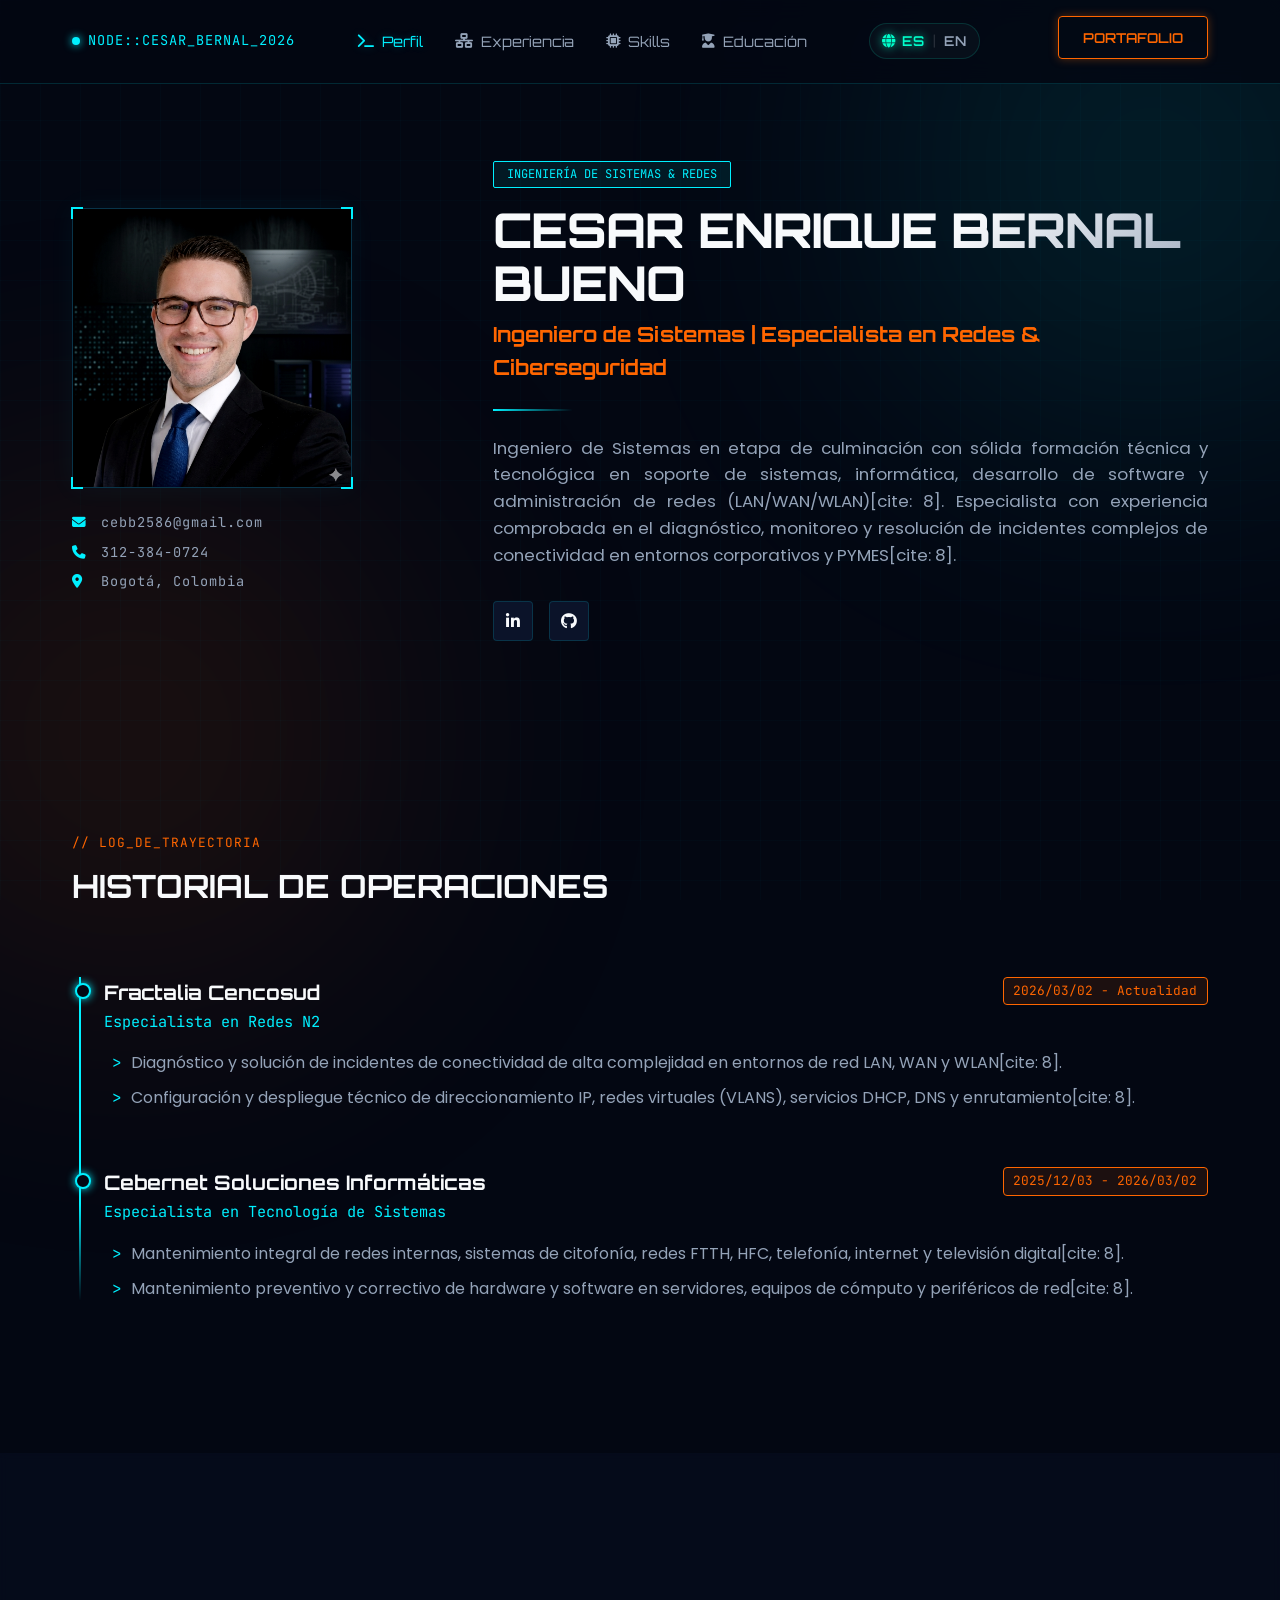
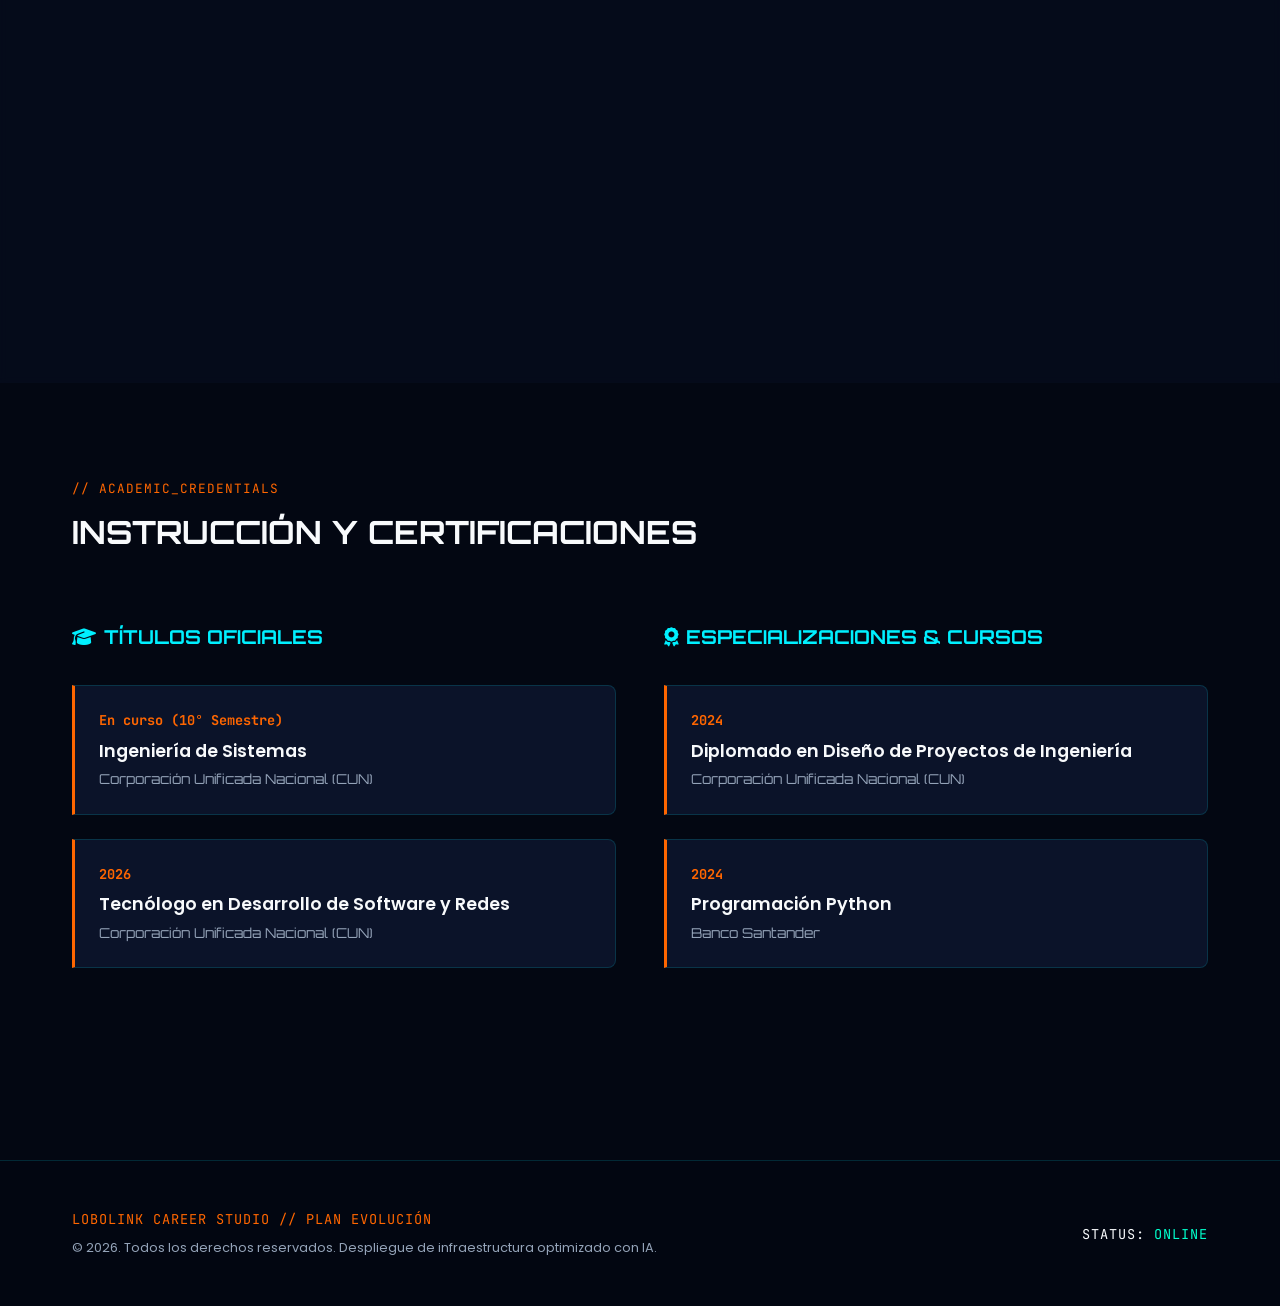
==== index.html @ bacd8a29 "finalización de la hoja de vida alpha de cesar bernal" ====
<!DOCTYPE html>
<html lang="es">
<head>
    <meta charset="UTF-8">
    <meta name="viewport" content="width=device-width, initial-scale=1.0">
    <title>Portafolio Profesional | Ecosistema de Ingeniería</title>
    
    <link rel="preconnect" href="https://fonts.googleapis.com">
    <link rel="preconnect" href="https://fonts.gstatic.com" crossorigin>
    <link href="https://fonts.googleapis.com/css2?family=Orbitron:wght@400;600;800&family=Poppins:wght@300;400;500;700&family=JetBrains+Mono:wght@400;700&display=swap" rel="stylesheet">
    
    <link rel="stylesheet" href="https://cdnjs.cloudflare.com/ajax/libs/font-awesome/6.4.0/css/all.min.css">
    
    <link rel="stylesheet" href="css/styles.css">
</head>
<body>

    <div class="cyber-grid-overlay"></div>
    <div class="neon-glow-sphere sphere-1"></div>
    <div class="neon-glow-sphere sphere-2"></div>

    <header class="cyber-header">
        <div class="container header-flex">
            <div class="system-status">
                <span class="status-blink"></span>
                <span class="mono-text" id="sys-id">NODE::CESAR_BERNAL_2026</span>
            </div>
            <nav class="cyber-nav">
                <ul>
                    <li><a href="#perfil" class="nav-link active"><i class="fa-solid fa-terminal"></i> Perfil</a></li>
                    <li><a href="#experiencia" class="nav-link"><i class="fa-solid fa-network-wired"></i> Experiencia</a></li>
                    <li><a href="#habilidades" class="nav-link"><i class="fa-solid fa-microchip"></i> Skills</a></li>
                    <li><a href="#educacion" class="nav-link"><i class="fa-solid fa-user-graduate"></i> Educación</a></li>
                </ul>
            </nav>
            <div class="lang-selector-cyber">
    <a href="index.html" class="lang-btn active"><i class="fa-solid fa-globe"></i> ES</a>
    <span class="lang-separator">|</span>
    <a href="index-en.html" class="lang-btn">EN</a>
</div>
            <div class="contact-cta">
                <a id="whatsapp-top-link" href="#" target="_blank" rel="noopener noreferrer" class="btn-neon-action">
                    <span>PORTAFOLIO</span>
                </a>
                
            </div>
        </div>
    </header>

    <section id="perfil" class="hero-cyber-sector">
        <div class="container hero-grid">
            <div class="profile-frame-wrapper">
                <div class="cyber-avatar-frame">
                    <!-- CORRECCIÓN 1: Ruta relativa para la imagen (Quitada la barra inicial '/') -->
                    <img id="client-avatar" src="image/perfil.PNG" alt="Cesar Bernal Bueno" class="profile-avatar">
                    <div class="corner-element top-left"></div>
                    <div class="corner-element top-right"></div>
                    <div class="corner-element bottom-left"></div>
                    <div class="corner-element bottom-right"></div>
                </div>
                <div class="profile-comms">
                    <p class="mono-text"><i class="fa-solid fa-envelope"></i> <span id="client-email">...</span></p>
                    <p class="mono-text"><i class="fa-solid fa-phone"></i> <span id="client-phone">...</span></p>
                    <p class="mono-text"><i class="fa-solid fa-location-dot"></i> <span id="client-location">...</span></p>
                </div>
            </div>
            <div class="hero-text-content">
                <span class="cyber-badge" id="client-badge">INGENIERÍA DE SISTEMAS & REDES</span>
                <h1 id="client-name" class="tech-title">LOADING_NAME...</h1>
                <h2 id="client-title" class="sub-tech-title">LOADING_SPECIALIZATION...</h2>
                <div class="cyber-divider"></div>
                <p id="client-summary" class="profile-summary-p">
                    Cargando núcleo del perfil laboral del candidato desde el repositorio central de LoboLink...
                </p>
                <div class="social-cyber-hub">
                    <a id="client-linkedin" href="#" target="_blank" rel="noopener noreferrer" class="social-icon-btn"><i class="fa-brands fa-linkedin-in"></i></a>
                    <a id="client-github" href="#" target="_blank" rel="noopener noreferrer" class="social-icon-btn"><i class="fa-brands fa-github"></i></a>
                </div>
            </div>
        </div>
    </section>

    <section id="experiencia" class="cyber-section">
        <div class="container">
            <div class="section-heading-cyber">
                <div class="pre-title mono-text">// LOG_DE_TRAYECTORIA</div>
                <h2 class="tech-title-section">Historial de Operaciones</h2>
            </div>
            
            <div id="experience-timeline" class="timeline-cyber-wrapper"></div>
        </div>
    </section>

    <section id="habilidades" class="cyber-section alternative-bg">
        <div class="container">
            <div class="section-heading-cyber">
                <div class="pre-title mono-text">// CORE_CAPABILITIES</div>
                <h2 class="tech-title-section">Optimización Tecnológica</h2>
            </div>
            
            <div id="skills-grid" class="skills-cyber-grid"></div>
        </div>
    </section>

    <section id="educacion" class="cyber-section">
        <div class="container">
            <div class="section-heading-cyber">
                <div class="pre-title mono-text">// ACADEMIC_CREDENTIALS</div>
                <h2 class="tech-title-section">Instrucción y Certificaciones</h2>
            </div>
            
            <div class="education-dual-grid">
                <div>
                    <h3 class="block-title-cyber"><i class="fa-solid fa-graduation-cap"></i> Títulos Oficiales</h3>
                    <div id="education-container" class="cards-stack-cyber"></div>
                </div>
                <div>
                    <h3 class="block-title-cyber"><i class="fa-solid fa-award"></i> Especializaciones & Cursos</h3>
                    <div id="certifications-container" class="cards-stack-cyber"></div>
                </div>
            </div>
        </div>
    </section>

    <footer class="cyber-footer">
        <div class="container footer-flex-cyber">
            <div class="footer-brand-tech">
                <p class="mono-text">LOBOLINK CAREER STUDIO // PLAN EVOLUCIÓN</p>
                <p class="copyright-text">&copy; 2026. Todos los derechos reservados. Despliegue de infraestructura optimizado con IA.</p>
            </div>
            <div class="system-clock-box">
                <span class="mono-text">STATUS: <span style="color: #00ffcc;">ONLINE</span></span>
            </div>
        </div>
    </footer>

    <!-- CORRECCIÓN 2: Ruta relativa para el motor JS (Cambió de '/js/script.js' a 'js/script.js') -->
    <script src="js/script.js"></script>
</body>
</html>
---- css/styles.css ----
/* ==========================================================================
   VARIABLES DEL SISTEMA (PALETA NEÓN & CONFIGURACIÓN FUTURISTA)
   ========================================================================== */
:root {
    /* Fondos Oscuros Profundos */
    --bg-cyber-dark: #030712;
    --bg-cyber-card: #0b1329;
    --bg-cyber-hover: #1c2541;
    
    /* Iluminación de Neón (Colores Primarios de Acción) */
    --neon-cyan: #00f0ff;
    --neon-cyan-glow: rgba(0, 240, 255, 0.25);
    --neon-orange: #ff6600;
    --neon-orange-glow: rgba(255, 102, 0, 0.35);
    
    /* Tipografía y Textos */
    --text-main: #f8fafc;
    --text-muted: #94a3b8;
    --font-tech: 'Orbitron', sans-serif;
    --font-body: 'Poppins', sans-serif;
    --font-mono: 'JetBrains Mono', monospace;
    
    /* Estructurales */
    --cyber-border: 1px solid rgba(0, 240, 255, 0.15);
    --cyber-radius: 8px;
    --transition-cyber: all 0.4s cubic-bezier(0.16, 1, 0.3, 1);
}

/* ==========================================================================
   RESET & ESTILOS BASE (NÚCLEO DEL SISTEMA)
   ========================================================================== */
* {
    margin: 0;
    padding: 0;
    box-sizing: border-box;
    scroll-behavior: smooth;
}

body {
    background-color: var(--bg-cyber-dark);
    color: var(--text-main);
    font-family: var(--font-body);
    line-height: 1.6;
    overflow-x: hidden;
    position: relative;
}

.container {
    width: 100%;
    max-width: 1200px;
    margin: 0 auto;
    padding: 0 2rem;
}

/* Clases Utilitarias de Texto */
.mono-text {
    font-family: var(--font-mono);
    font-size: 0.85rem;
    letter-spacing: 1px;
}

.tech-title {
    font-family: var(--font-tech);
    font-weight: 800;
    text-transform: uppercase;
}

/* ==========================================================================
   CAPAS DE AMBIENTACIÓN NEÓN (FONDO DINÁMICO)
   ========================================================================== */
.cyber-grid-overlay {
    position: fixed;
    top: 0;
    left: 0;
    width: 100%;
    height: 100%;
    background-image: 
        linear-gradient(rgba(0, 240, 255, 0.02) 1px, transparent 1px),
        linear-gradient(90deg, rgba(0, 240, 255, 0.02) 1px, transparent 1px);
    background-size: 40px 40px;
    z-index: -2;
    pointer-events: none;
}

.neon-glow-sphere {
    position: fixed;
    width: 40vw;
    height: 40vw;
    border-radius: 50%;
    filter: blur(140px);
    z-index: -1;
    opacity: 0.12;
    pointer-events: none;
}

.sphere-1 {
    top: -10%;
    right: -10%;
    background: var(--neon-cyan);
}

.sphere-2 {
    bottom: -10%;
    left: -10%;
    background: var(--neon-orange);
}

/* ==========================================================================
   HEADER / NAVEGACIÓN CAPA DE CONTROL
   ========================================================================== */
.cyber-header {
    position: fixed;
    top: 0;
    left: 0;
    width: 100%;
    z-index: 100;
    background: rgba(3, 7, 18, 0.8);
    backdrop-filter: blur(12px);
    border-bottom: var(--cyber-border);
    padding: 1rem 0;
}

.header-flex {
    display: flex;
    justify-content: space-between;
    align-items: center;
}

/* Parpadeo del Estado del Servidor */
.system-status {
    display: flex;
    align-items: center;
    gap: 0.5rem;
    color: var(--neon-cyan);
}

.status-blink {
    width: 8px;
    height: 8px;
    background-color: var(--neon-cyan);
    border-radius: 50%;
    box-shadow: 0 0 8px var(--neon-cyan);
    animation: pulseGlow 2s infinite;
}

.cyber-nav ul {
    display: flex;
    list-style: none;
    gap: 2rem;
}

.nav-link {
    text-decoration: none;
    color: var(--text-muted);
    font-family: var(--font-tech);
    font-size: 0.9rem;
    transition: var(--transition-cyber);
    display: flex;
    align-items: center;
    gap: 0.5rem;
}

.nav-link:hover, .nav-link.active {
    color: var(--neon-cyan);
    text-shadow: 0 0 8px var(--neon-cyan-glow);
}

/* Botón de Acción de Neón */
.btn-neon-action {
    display: inline-block;
    padding: 0.6rem 1.5rem;
    border: 1px solid var(--neon-orange);
    background: transparent;
    color: var(--neon-orange);
    font-family: var(--font-tech);
    font-weight: 600;
    font-size: 0.85rem;
    text-decoration: none;
    border-radius: 4px;
    position: relative;
    overflow: hidden;
    transition: var(--transition-cyber);
    box-shadow: 0 0 10px var(--neon-orange-glow);
}

.btn-neon-action:hover {
    background: var(--neon-orange);
    color: var(--bg-cyber-dark);
    box-shadow: 0 0 20px var(--neon-orange);
    transform: translateY(-2px);
}

/* ==========================================================================
   HERO / PERFIL PRINCIPAL
   ========================================================================== */
.hero-cyber-sector {
    padding: 10rem 0 6rem 0;
}

.hero-grid {
    display: grid;
    grid-template-columns: 1fr 2fr;
    gap: 4rem;
    align-items: center;
}

/* Contenedor del Avatar Estilo Cyberpunk */
.cyber-avatar-frame {
    position: relative;
    width: 280px;
    height: 280px;
    background: var(--bg-cyber-card);
    border: var(--cyber-border);
    box-shadow: 0 0 25px rgba(0, 240, 255, 0.05);
    margin-bottom: 1.5rem;
}

.profile-avatar {
    width: 100%;
    height: 100%;
    object-fit: cover;
    filter: grayscale(20%) contrast(110%);
}

/* Esquinas de Líneas Futuristas */
.corner-element {
    position: absolute;
    width: 12px;
    height: 12px;
    border: 2px solid var(--neon-cyan);
}
.top-left { top: -2px; left: -2px; border-right: none; border-bottom: none; }
.top-right { top: -2px; right: -2px; border-left: none; border-bottom: none; }
.bottom-left { bottom: -2px; left: -2px; border-right: none; border-top: none; }
.bottom-right { bottom: -2px; right: -2px; border-left: none; border-top: none; }

.profile-comms {
    display: flex;
    flex-direction: column;
    gap: 0.5rem;
    color: var(--text-muted);
}

.profile-comms i {
    color: var(--neon-cyan);
    width: 20px;
}

/* Textos e Identidad */
.cyber-badge {
    display: inline-block;
    padding: 0.2rem 0.8rem;
    background: rgba(0, 240, 255, 0.08);
    border: 1px solid var(--neon-cyan);
    color: var(--neon-cyan);
    font-family: var(--font-mono);
    font-size: 0.75rem;
    margin-bottom: 1rem;
    border-radius: 2px;
}

.hero-text-content h1 {
    font-size: 3rem;
    line-height: 1.1;
    margin-bottom: 0.5rem;
    letter-spacing: -1px;
    background: linear-gradient(135deg, var(--text-main) 60%, var(--text-muted));
    -webkit-background-clip: text;
    -webkit-text-fill-color: transparent;
}

.sub-tech-title {
    font-family: var(--font-tech);
    font-size: 1.3rem;
    color: var(--neon-orange);
    margin-bottom: 1.5rem;
}

.cyber-divider {
    width: 80px;
    height: 2px;
    background: linear-gradient(90deg, var(--neon-cyan), transparent);
    margin-bottom: 1.5rem;
}

.profile-summary-p {
    color: var(--text-muted);
    font-size: 1.05rem;
    margin-bottom: 2rem;
    text-align: justify;
}

.social-cyber-hub {
    display: flex;
    gap: 1rem;
}

.social-icon-btn {
    width: 40px;
    height: 40px;
    display: flex;
    align-items: center;
    justify-content: center;
    border: var(--cyber-border);
    background: var(--bg-cyber-card);
    color: var(--text-main);
    text-decoration: none;
    border-radius: 4px;
    transition: var(--transition-cyber);
}

.social-icon-btn:hover {
    color: var(--neon-cyan);
    border-color: var(--neon-cyan);
    box-shadow: 0 0 10px var(--neon-cyan-glow);
    transform: translateY(-3px);
}

/* ==========================================================================
   SECCIONES GENERALES & ENCABEZADOS
   ========================================================================== */
.cyber-section {
    padding: 6rem 0;
}

.alternative-bg {
    background: rgba(11, 19, 41, 0.4);
    border-top: var(--cyber-border);
    border-bottom: var(--cyber-border);
    backdrop-filter: blur(4px);
}

.section-heading-cyber {
    margin-bottom: 4rem;
}

.pre-title {
    color: var(--neon-orange);
    font-size: 0.8rem;
    margin-bottom: 0.5rem;
}

.tech-title-section {
    font-family: var(--font-tech);
    font-size: 2rem;
    text-transform: uppercase;
}

/* ==========================================================================
   LÍNEA DE TIEMPO (EXPERIENCIA LABORAL)
   ========================================================================== */
.timeline-cyber-wrapper {
    position: relative;
    padding-left: 2rem;
}

/* Línea vertical de la línea de tiempo */
.timeline-cyber-wrapper::before {
    content: '';
    position: absolute;
    left: 7px;
    top: 0;
    width: 2px;
    height: 100%;
    background: linear-gradient(to bottom, var(--neon-cyan) 70%, transparent);
}

.timeline-item-cyber {
    position: relative;
    margin-bottom: 3.5rem;
}

/* Nodo de conexión */
.timeline-node {
    position: absolute;
    left: -29px;
    top: 6px;
    width: 16px;
    height: 16px;
    background: var(--bg-cyber-dark);
    border: 2px solid var(--neon-cyan);
    border-radius: 50%;
    box-shadow: 0 0 8px var(--neon-cyan);
    z-index: 2;
}

.timeline-header-block {
    display: flex;
    justify-content: space-between;
    align-items: flex-start;
    flex-wrap: wrap;
    margin-bottom: 1rem;
}

.company-tech {
    font-family: var(--font-tech);
    font-size: 1.25rem;
    color: var(--text-main);
}

.role-tech {
    font-family: var(--font-mono);
    color: var(--neon-cyan);
    font-size: 0.95rem;
}

.period-badge-cyber {
    font-family: var(--font-mono);
    font-size: 0.8rem;
    background: rgba(255, 102, 0, 0.1);
    border: 1px solid var(--neon-orange);
    color: var(--neon-orange);
    padding: 0.2rem 0.6rem;
    border-radius: 4px;
}

.timeline-body-cyber ul {
    list-style: none;
    padding-left: 0.5rem;
}

.timeline-body-cyber li {
    position: relative;
    color: var(--text-muted);
    margin-bottom: 0.6rem;
    padding-left: 1.2rem;
}

/* Viñetas personalizadas estilo prompt de consola */
.timeline-body-cyber li::before {
    content: '>';
    position: absolute;
    left: 0;
    color: var(--neon-cyan);
    font-family: var(--font-mono);
}

/* ==========================================================================
   REJILLA DE HABILIDADES (SKILLS MODULES)
   ========================================================================== */
.skills-cyber-grid {
    display: grid;
    grid-template-columns: repeat(auto-fit, minmax(300px, 1fr));
    gap: 2rem;
}

.skill-module-card {
    background: var(--bg-cyber-card);
    border: var(--cyber-border);
    padding: 2rem;
    border-radius: var(--cyber-radius);
    transition: var(--transition-cyber);
}

.skill-module-card:hover {
    border-color: var(--neon-cyan);
    box-shadow: 0 0 20px rgba(0, 240, 255, 0.08);
    transform: translateY(-5px);
}

.skill-card-header {
    display: flex;
    align-items: center;
    gap: 1rem;
    margin-bottom: 1.5rem;
    color: var(--neon-cyan);
}

.skill-card-header i {
    font-size: 1.5rem;
}

.skill-card-header h3 {
    font-family: var(--font-tech);
    text-transform: uppercase;
    font-size: 1.1rem;
    color: var(--text-main);
}

/* Etiquetas internas de tecnologías */
.skills-tags-container {
    display: flex;
    flex-wrap: wrap;
    gap: 0.6rem;
}

.skill-tag {
    font-family: var(--font-mono);
    font-size: 0.8rem;
    background: rgba(28, 37, 65, 0.6);
    border: 1px solid rgba(148, 163, 184, 0.2);
    color: var(--text-muted);
    padding: 0.3rem 0.7rem;
    border-radius: 4px;
    transition: var(--transition-cyber);
}

.skill-tag:hover {
    border-color: var(--neon-cyan);
    color: var(--text-main);
    background: rgba(0, 240, 255, 0.05);
}

/* ==========================================================================
   ESTRUCTURA DE EDUCACIÓN / TARJETAS
   ========================================================================== */
.education-dual-grid {
    display: grid;
    grid-template-columns: 1fr 1fr;
    gap: 3rem;
}

.block-title-cyber {
    font-family: var(--font-tech);
    color: var(--neon-cyan);
    font-size: 1.2rem;
    text-transform: uppercase;
    margin-bottom: 2rem;
    display: flex;
    align-items: center;
    gap: 0.5rem;
}

.cards-stack-cyber {
    display: flex;
    flex-direction: column;
    gap: 1.5rem;
}

.education-card-cyber {
    background: var(--bg-cyber-card);
    border: var(--cyber-border);
    border-left: 3px solid var(--neon-orange);
    padding: 1.5rem;
    border-radius: 0 var(--cyber-radius) var(--cyber-radius) 0;
    transition: var(--transition-cyber);
}

.education-card-cyber:hover {
    transform: translateX(5px);
    background: var(--bg-cyber-hover);
}

.edu-year {
    font-family: var(--font-mono);
    color: var(--neon-orange);
    font-size: 0.85rem;
    font-weight: 700;
    margin-bottom: 0.3rem;
}

.edu-title {
    font-weight: 600;
    font-size: 1.1rem;
    color: var(--text-main);
    margin-bottom: 0.2rem;
}

.edu-institution {
    font-family: var(--font-tech);
    color: var(--text-muted);
    font-size: 0.85rem;
}

/* ==========================================================================
   FOOTER TERMINAL
   ========================================================================== */
.cyber-footer {
    border-top: var(--cyber-border);
    padding: 3rem 0;
    margin-top: 6rem;
    background: rgba(3, 7, 18, 0.9);
}

.footer-flex-cyber {
    display: flex;
    justify-content: space-between;
    align-items: center;
    flex-wrap: wrap;
    gap: 2rem;
}

.footer-brand-tech {
    color: var(--neon-orange);
}

.copyright-text {
    font-size: 0.8rem;
    color: var(--text-muted);
    margin-top: 0.4rem;
}

/* ==========================================================================
   ANIMACIONES CLAVE Y SOPORTE JAVASCRIPT (REVELACIÓN GRADUAL)
   ========================================================================== */
@keyframes pulseGlow {
    0%, 100% { opacity: 0.6; box-shadow: 0 0 4px var(--neon-cyan); }
    50% { opacity: 1; box-shadow: 0 0 12px var(--neon-cyan); }
}

/* Clases de estado que el JS inyectará al hacer scroll */
.reveal-ready {
    opacity: 0;
    transform: translateY(30px);
    transition: opacity 0.8s cubic-bezier(0.16, 1, 0.3, 1), 
                transform 0.8s cubic-bezier(0.16, 1, 0.3, 1);
}

.reveal-active {
    opacity: 1;
    transform: translateY(0);
}

/* ==========================================================================
   MEDIA QUERIES (SOPORTE MÓVIL Y RESPONSIVO)
   ========================================================================== */
@media (max-width: 968px) {
    .hero-grid {
        grid-template-columns: 1fr;
        gap: 2rem;
        text-align: center;
    }
    
    .cyber-avatar-frame {
        margin: 0 auto 1.5rem auto;
    }
    
    .cyber-divider {
        margin: 1.5rem auto;
    }
    
    .social-cyber-hub {
        justify-content: center;
    }
    
    .education-dual-grid {
        grid-template-columns: 1fr;
        gap: 4rem;
    }
    
    .timeline-header-block {
        flex-direction: column;
        gap: 0.3rem;
    }
    
    .period-badge-cyber {
        align-self: flex-start;
        margin-top: 0.3rem;
    }
}

@media (max-width: 640px) {
    .cyber-nav {
        display: none; /* Simplificación para optimizar en móvil, se puede expandir a futuro */
    }
    
    .hero-text-content h1 {
        font-size: 2.2rem;
    }
}

/* ==========================================================================
   SELECTOR DE IDIOMA - TERMINAL MULTILANG
   ========================================================================== */
.lang-selector-cyber {
    display: flex;
    align-items: center;
    gap: 8px;
    font-family: var(--font-tech); /* Hereda Orbitron */
    font-size: 0.85rem;
    background: rgba(13, 21, 32, 0.6);
    padding: 6px 12px;
    border-radius: 20px;
    border: 1px solid rgba(0, 255, 204, 0.15);
    margin-right: 15px;
}

.lang-btn {
    color: var(--text-muted);
    text-decoration: none;
    transition: var(--transition);
    font-weight: 600;
    letter-spacing: 1px;
}

.lang-btn:hover {
    color: #00ffcc;
    text-shadow: 0 0 8px rgba(0, 255, 204, 0.6);
}

.lang-btn.active {
    color: #00ffcc;
    text-shadow: 0 0 10px rgba(0, 255, 204, 0.8);
    position: relative;
}

.lang-separator {
    color: rgba(255, 255, 255, 0.15);
    user-select: none;
}

/* Ajuste responsive para mantener alineación en móviles */
@media (max-width: 768px) {
    .header-flex {
        flex-wrap: wrap;
        gap: 12px;
    }
    .lang-selector-cyber {
        margin-right: 0;
        order: 2;
    }
    .contact-cta {
        order: 3;
    }
}
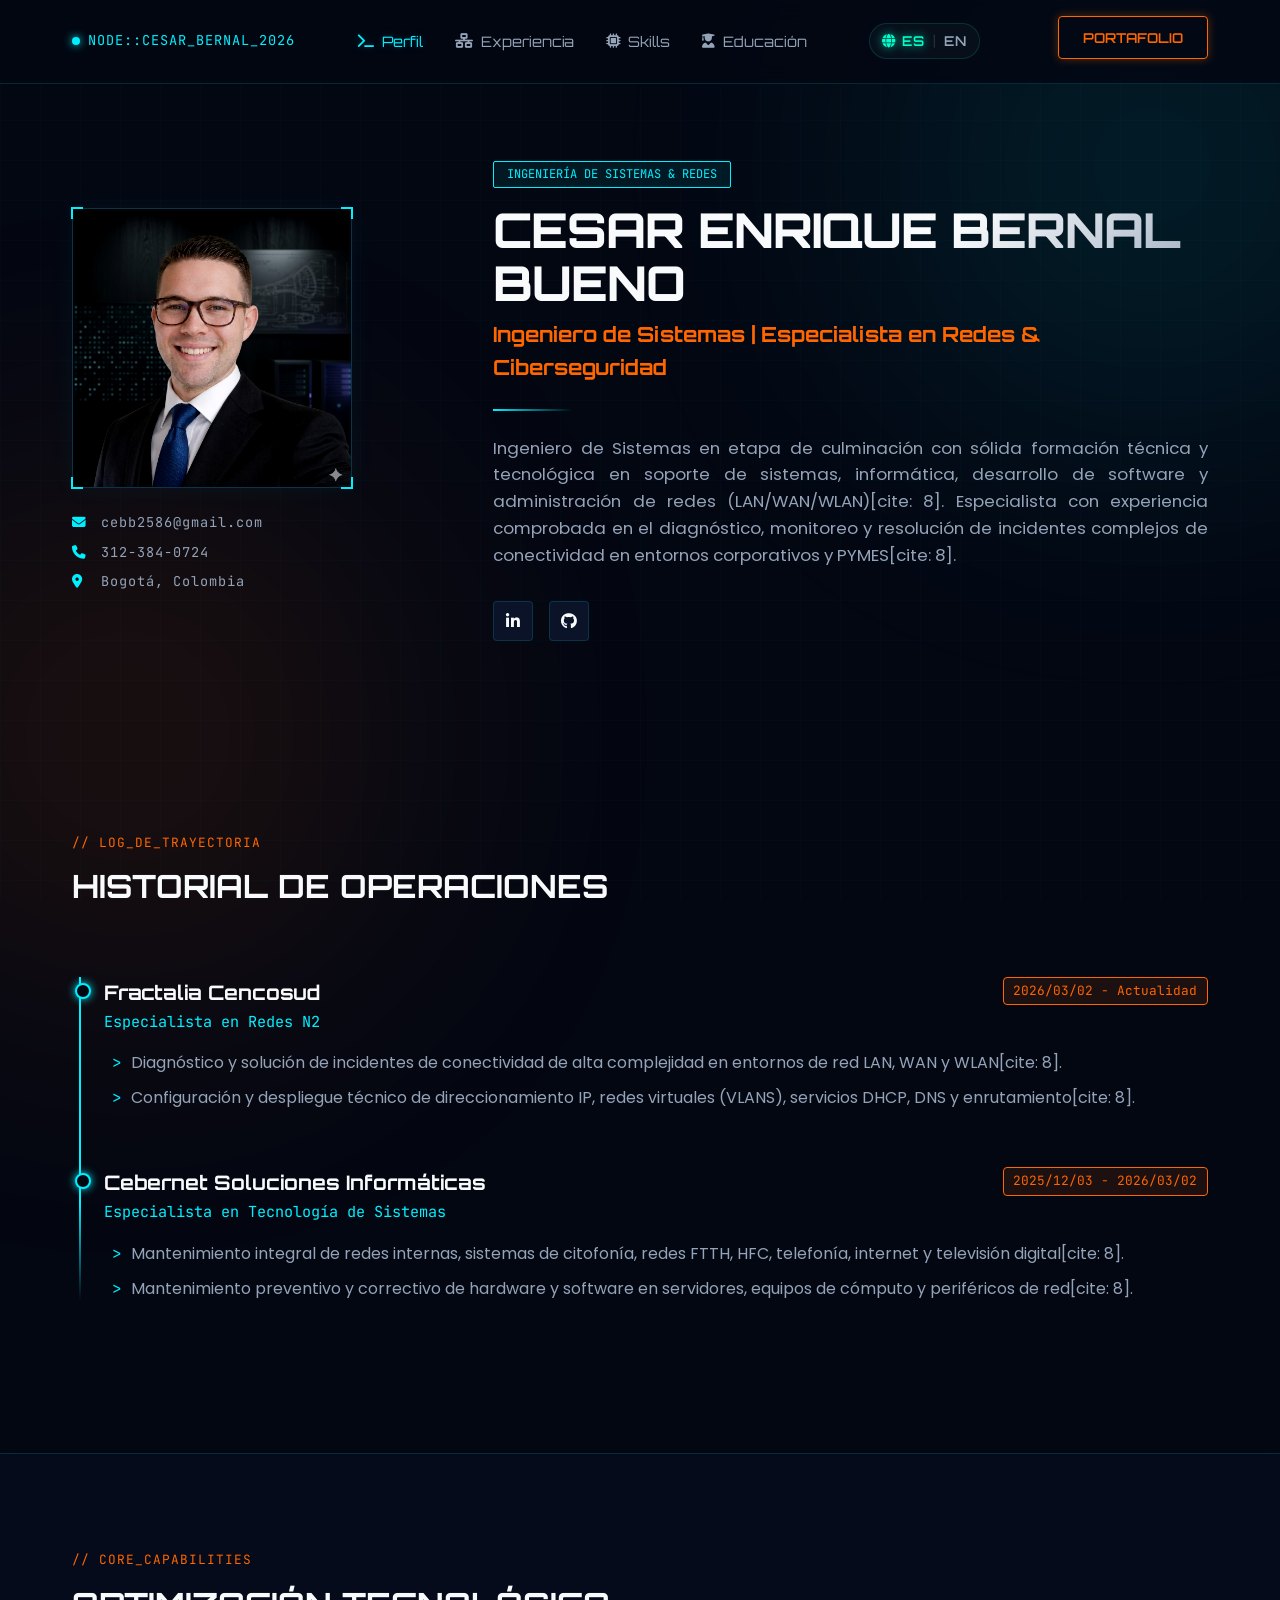
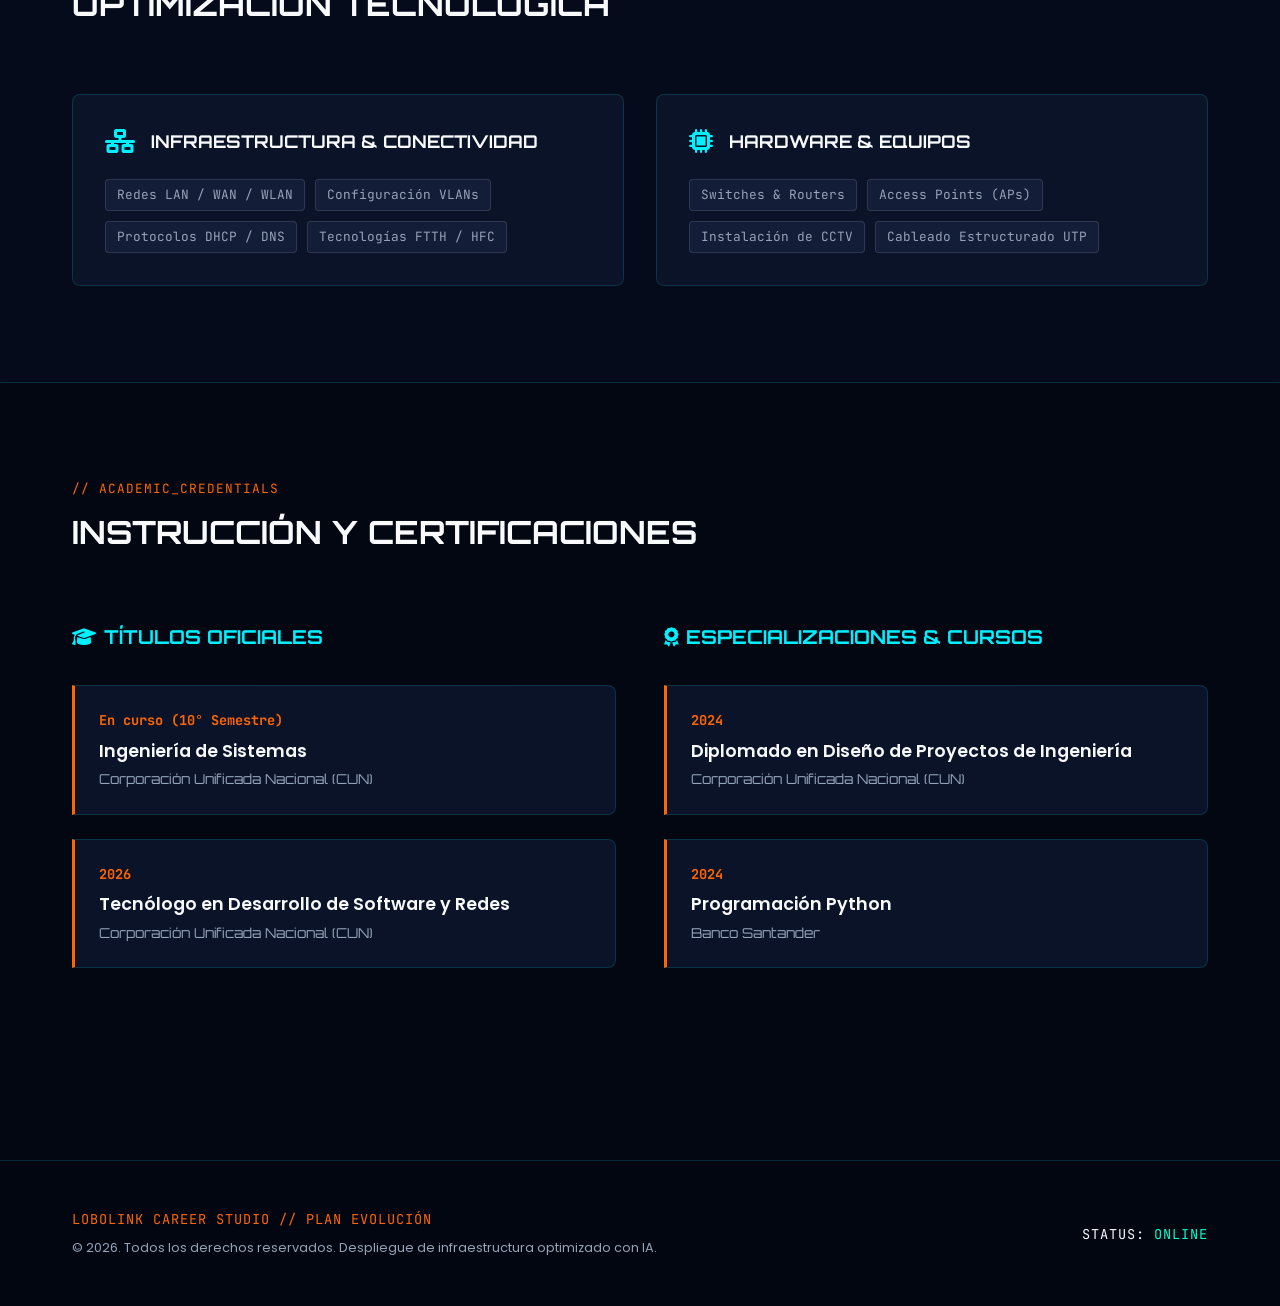
==== commit 2b444888: "se agrega corriguen los problemas de renderizado y el cambio de idioma" ====
--- a/index.html
+++ b/index.html
@@ -8,9 +8,8 @@
     <link rel="preconnect" href="https://fonts.googleapis.com">
     <link rel="preconnect" href="https://fonts.gstatic.com" crossorigin>
     <link href="https://fonts.googleapis.com/css2?family=Orbitron:wght@400;600;800&family=Poppins:wght@300;400;500;700&family=JetBrains+Mono:wght@400;700&display=swap" rel="stylesheet">
-    
     <link rel="stylesheet" href="https://cdnjs.cloudflare.com/ajax/libs/font-awesome/6.4.0/css/all.min.css">
-    
+    <link rel="icon" type="image/png" href="image/logo.png">
     <link rel="stylesheet" href="css/styles.css">
 </head>
 <body>
@@ -33,16 +32,17 @@
                     <li><a href="#educacion" class="nav-link"><i class="fa-solid fa-user-graduate"></i> Educación</a></li>
                 </ul>
             </nav>
+            
             <div class="lang-selector-cyber">
-    <a href="index.html" class="lang-btn active"><i class="fa-solid fa-globe"></i> ES</a>
-    <span class="lang-separator">|</span>
-    <a href="index-en.html" class="lang-btn">EN</a>
-</div>
+                <a href="index.html" class="lang-btn active"><i class="fa-solid fa-globe"></i> ES</a>
+                <span class="lang-separator">|</span>
+                <a href="index-en.html" class="lang-btn">EN</a>
+            </div>
+            
             <div class="contact-cta">
-                <a id="whatsapp-top-link" href="#" target="_blank" rel="noopener noreferrer" class="btn-neon-action">
+                <a id="portfolio-top-link" href="portafolio.html" class="btn-neon-action">
                     <span>PORTAFOLIO</span>
                 </a>
-                
             </div>
         </div>
     </header>
@@ -51,7 +51,6 @@
         <div class="container hero-grid">
             <div class="profile-frame-wrapper">
                 <div class="cyber-avatar-frame">
-                    <!-- CORRECCIÓN 1: Ruta relativa para la imagen (Quitada la barra inicial '/') -->
                     <img id="client-avatar" src="image/perfil.PNG" alt="Cesar Bernal Bueno" class="profile-avatar">
                     <div class="corner-element top-left"></div>
                     <div class="corner-element top-right"></div>
@@ -134,7 +133,6 @@
         </div>
     </footer>
 
-    <!-- CORRECCIÓN 2: Ruta relativa para el motor JS (Cambió de '/js/script.js' a 'js/script.js') -->
     <script src="js/script.js"></script>
 </body>
 </html>
